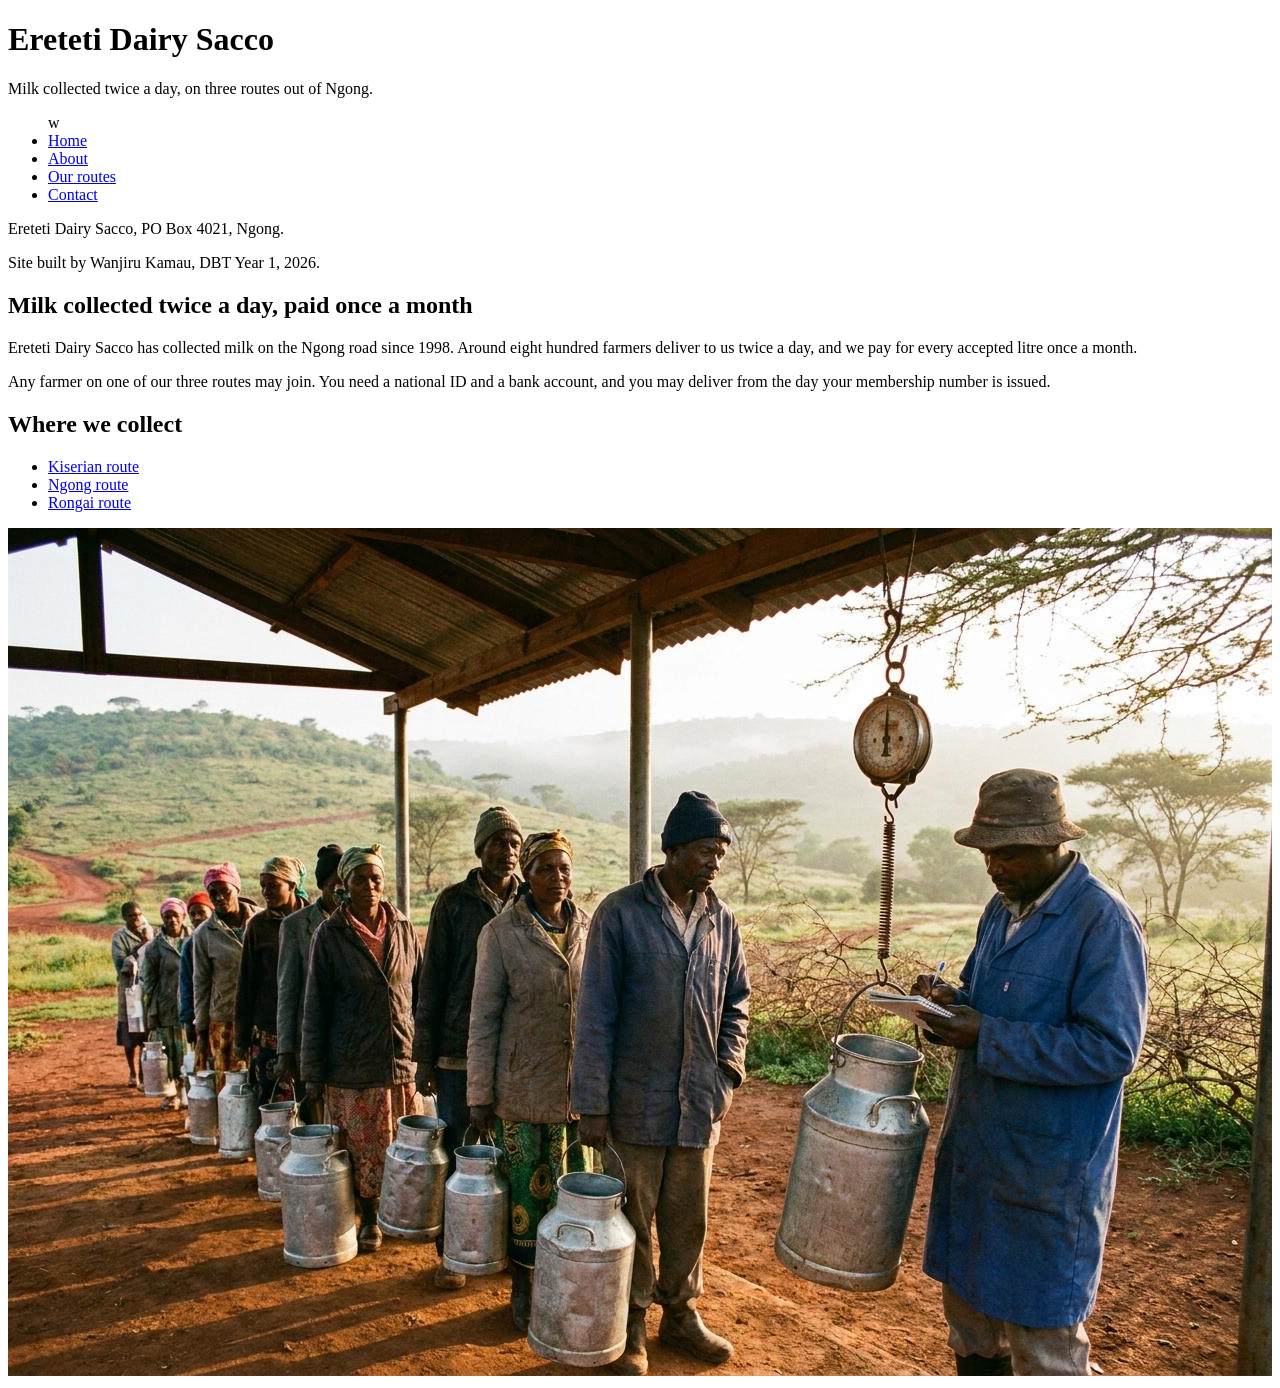
==== index.html @ 329b0648 "home page" ====
<!DOCTYPE html>
<html lang="en">
<head>
<meta charset="utf-8">
<title>Ereteti Dairy Sacco</title>
</head>
<body>
<header>
<h1>Ereteti Dairy Sacco</h1>
<p>Milk collected twice a day, on three routes out of Ngong.</p>
</header>
<nav>
<ul>w
<li><a href="index.html">Home</a></li>
<li><a href="about.html">About</a></li>
<li><a href="routes.html">Our routes</a></li>
<li><a href="contact.html">Contact</a></li>
</ul>
</nav_>
<main>
</main>
<footer>
<p>Ereteti Dairy Sacco, PO Box 4021, Ngong.</p>
<p>Site built by Wanjiru Kamau, DBT Year 1, 2026.</p>
</footer>
</body>
</html>
<section>
<h2>Milk collected twice a day, paid once a month</h2>
<p>Ereteti Dairy Sacco has collected milk on the Ngong road since
1998. Around eight hundred farmers deliver to us twice a day, and
we pay for every accepted litre once a month.</p>
<p>Any farmer on one of our three routes may join. You need a
national ID and a bank account, and you may deliver from the day
your membership number is issued.</p>
</section>
<section>
<h2>Where we collect</h2>
<ul>
<li><a href="______">Kiserian route</a></li>
<li><a href="routes.html">Ngong route</a></li>
<li><a href="routes.html">Rongai route</a></li>
</ul>
</section>
<img src="img/collection-centre.jpg"
______="Farmers queuing with churns at the Kiserian centre">
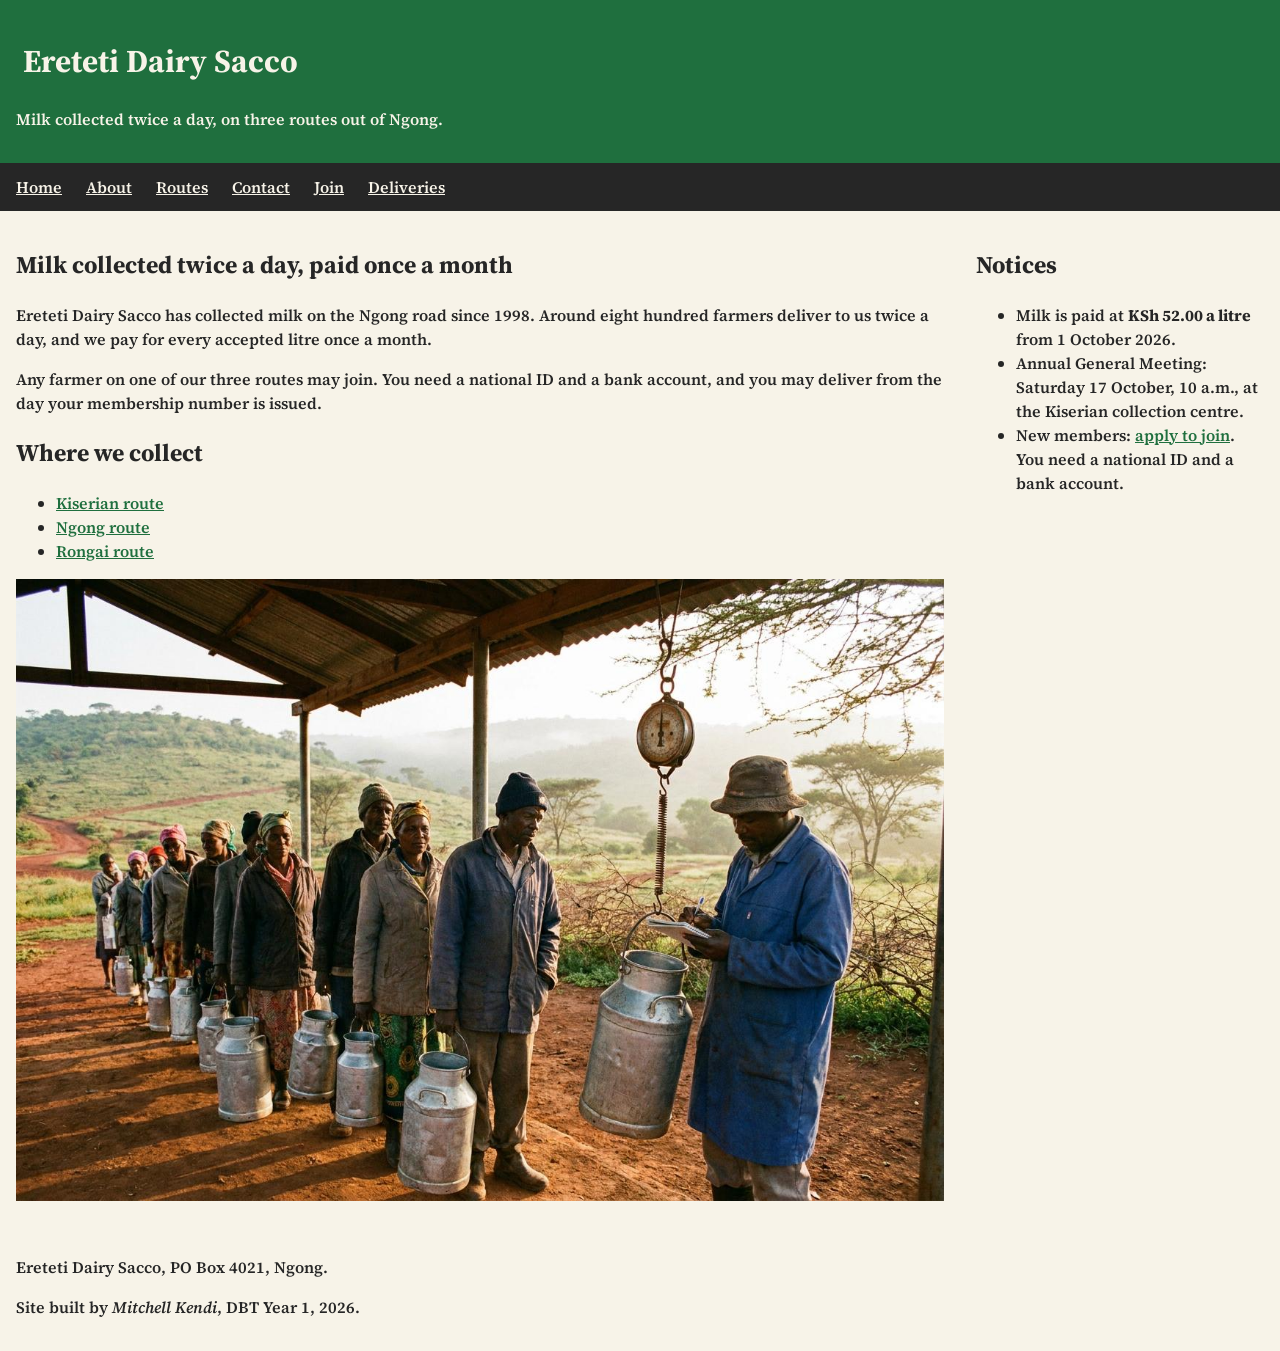
==== commit 31647fbf: "Save website changes" ====
--- a/index.html
+++ b/index.html
@@ -1,46 +1,95 @@
 <!DOCTYPE html>
 <html lang="en">
 <head>
-<meta charset="utf-8">
-<title>Ereteti Dairy Sacco</title>
+  <meta charset="utf-8">
+  <!-- we add the viewport meta tag -->
+   <meta name="viewport"
+    content="width=device-width, initial-scale=1.0">
+  <title>Ereteti Dairy Sacco</title>
+
+  <link rel="preconnect" href="https://fonts.googleapis.com">
+<link rel="preconnect" href="https://fonts.gstatic.com" crossorigin>
+<link href="https://fonts.googleapis.com/css2?family=Source+Sans+3:ital,wght@0,200..900;1,200..900&family=Source+Serif+4:ital,opsz,wght@0,8..60,200..900;1,8..60,200..900&display=swap" rel="stylesheet">
+
+  <link rel="stylesheet" href="css/style.css">
+  <!-- placeholder: swap for img/favicon.png -->
+  <link rel="icon" type="image/png"
+        href="img/favicon-edairy.png">
 </head>
 <body>
-<header>
-<h1>Ereteti Dairy Sacco</h1>
-<p>Milk collected twice a day, on three routes out of Ngong.</p>
-</header>
-<nav>
-<ul>w
-<li><a href="index.html">Home</a></li>
-<li><a href="about.html">About</a></li>
-<li><a href="routes.html">Our routes</a></li>
-<li><a href="contact.html">Contact</a></li>
-</ul>
-</nav_>
-<main>
-</main>
-<footer>
-<p>Ereteti Dairy Sacco, PO Box 4021, Ngong.</p>
-<p>Site built by Wanjiru Kamau, DBT Year 1, 2026.</p>
-</footer>
+
+  <header>
+    <h1>
+      <!-- placeholder: swap for img/logo.png -->
+      <img src="IMG/logo-edairy.png"
+           alt="" class="logo">
+      Ereteti Dairy Sacco
+    </h1>
+    <p>Milk collected twice a day, on three routes
+       out of Ngong.</p>
+  </header>
+
+  <nav>
+    <ul>
+      <li><a href="index.html">Home</a></li>
+      <li><a href="about.html">About</a></li>
+      <li><a href="routes.html">Routes</a></li>
+      <li><a href="contact.html">Contact</a></li>
+      <li><a href="register.html">Join</a></li>
+      <li><a href="deliveries.html">Deliveries</a>
+      </li>
+    </ul>
+  </nav>
+
+  <main>
+    <section>
+      <h2>Milk collected twice a day,
+          paid once a month</h2>
+      <p>Ereteti Dairy Sacco has collected milk on
+      the Ngong road since 1998. Around eight hundred
+      farmers deliver to us twice a day, and we pay
+      for every accepted litre once a month.</p>
+      <p>Any farmer on one of our three routes may
+      join. You need a national ID and a bank account,
+      and you may deliver from the day your
+      membership number is issued.</p>
+    </section>
+
+    <section>
+      <h2>Where we collect</h2>
+      <ul class="route-cards">
+        <li><a href="routes.html">Kiserian route</a>
+        </li>
+        <li><a href="routes.html">Ngong route</a></li>
+        <li><a href="routes.html">Rongai route</a></li>
+      </ul>
+      <img src="img/collection-centre.jpg"
+           alt="Farmers queuing with churns at
+                the Kiserian centre">
+    </section>
+  </main>
+
+  <aside>
+    <h2>Notices</h2>
+    <ul>
+      <li>Milk is paid at
+          <strong>KSh 52.00 a litre</strong>
+          from 1 October 2026.</li>
+      <li>Annual General Meeting: Saturday
+          17 October, 10 a.m., at the
+          Kiserian collection centre.</li>
+      <li>New members:
+          <a href="register.html">apply to join</a>.
+          You need a national ID and a
+          bank account.</li>
+    </ul>
+  </aside>
+
+  <footer>
+    <p>Ereteti Dairy Sacco, PO Box 4021, Ngong.</p>
+    <p>Site built by <em>Mitchell Kendi</em>,
+       DBT Year 1, 2026.</p>
+  </footer>
+
 </body>
-</html>
-<section>
-<h2>Milk collected twice a day, paid once a month</h2>
-<p>Ereteti Dairy Sacco has collected milk on the Ngong road since
-1998. Around eight hundred farmers deliver to us twice a day, and
-we pay for every accepted litre once a month.</p>
-<p>Any farmer on one of our three routes may join. You need a
-national ID and a bank account, and you may deliver from the day
-your membership number is issued.</p>
-</section>
-<section>
-<h2>Where we collect</h2>
-<ul>
-<li><a href="______">Kiserian route</a></li>
-<li><a href="routes.html">Ngong route</a></li>
-<li><a href="routes.html">Rongai route</a></li>
-</ul>
-</section>
-<img src="img/collection-centre.jpg"
-______="Farmers queuing with churns at the Kiserian centre">+</html>
--- a/css/style.css
+++ b/css/style.css
@@ -0,0 +1,108 @@
+*{
+    box-sizing: border-box;
+}
+
+body{ 
+    margin:0;
+    background: #f7f3e8;
+    color: #262626;
+    line-height: 1.5;
+    /*font faces
+        1.Source Sans 3
+        2.Source Serif 4
+    */
+    font-family: 'Source Sans 3', sans-serif;
+    /*bold,bolder...*/
+    font-weight:600;
+    font-family: 'Source Serif 4', serif;
+    
+
+}
+header{
+    background:#1f6f3e;
+    color:#f7f3e8;
+}
+nav{
+    background:#262626;
+}
+nav a{
+  color:#f7f3e8;
+}
+a{
+    color:#1f6f3e;
+}
+header, main, aside, footer{
+    padding:1rem;/*a relative unitp*/
+}
+img{
+    max-width:100%;
+    height:auto;
+}
+/*flexbox-organising elemts along an axis*/
+nav  ul{
+    display:flex;
+    flex-wrap:wrap;
+    gap:0.25rem 1.5rem;
+     list-style: none;
+    margin: 0;
+    /*what is the value for 
+    padding-top, padding-bottom,
+    padding-right, padding-left*/
+    padding: 0.75rem 1rem;
+}
+nav{
+    position: sticky;
+    top:0;
+}
+/*grid layout*/
+body{
+    display:grid;
+    grid-template-columns:minmax(0,1fr) 20rem;
+    grid-template-areas:
+    "header header"
+    "nav nav"
+    "main aside"
+    "footer footer";
+}
+header{grid-area:header;}
+nav{grid-area:nav;}
+main{grid-area:main;}
+aside{grid-area:aside;}
+footer{grid-area:footer;}
+.logo{
+    width:10%;
+}
+/*RWD - Responsive web design, this is where we design the screen resolutions for the website*/
+/*Media queries*/
+@media(max-width:700px){
+    body{
+        grid-template-columns:minmax(0,1fr);
+        grid-template-areas:
+        "header"
+        "nav"
+        "main"
+        "aside"
+        "footer";
+    }
+    nav{
+        position:static;
+    }
+    nav ul{
+        flex-direction:column;
+    }
+    .logo{
+        width:10%;
+    }
+    footer{
+        border-top:3px solid #d8a22b;
+    }
+}
+
+.message {
+color: #B3261E;
+min-height: 1.5em;
+margin: 0.25rem 0 0.75rem;
+}
+input.invalid {
+border: 2px solid #B3261E;
+}
